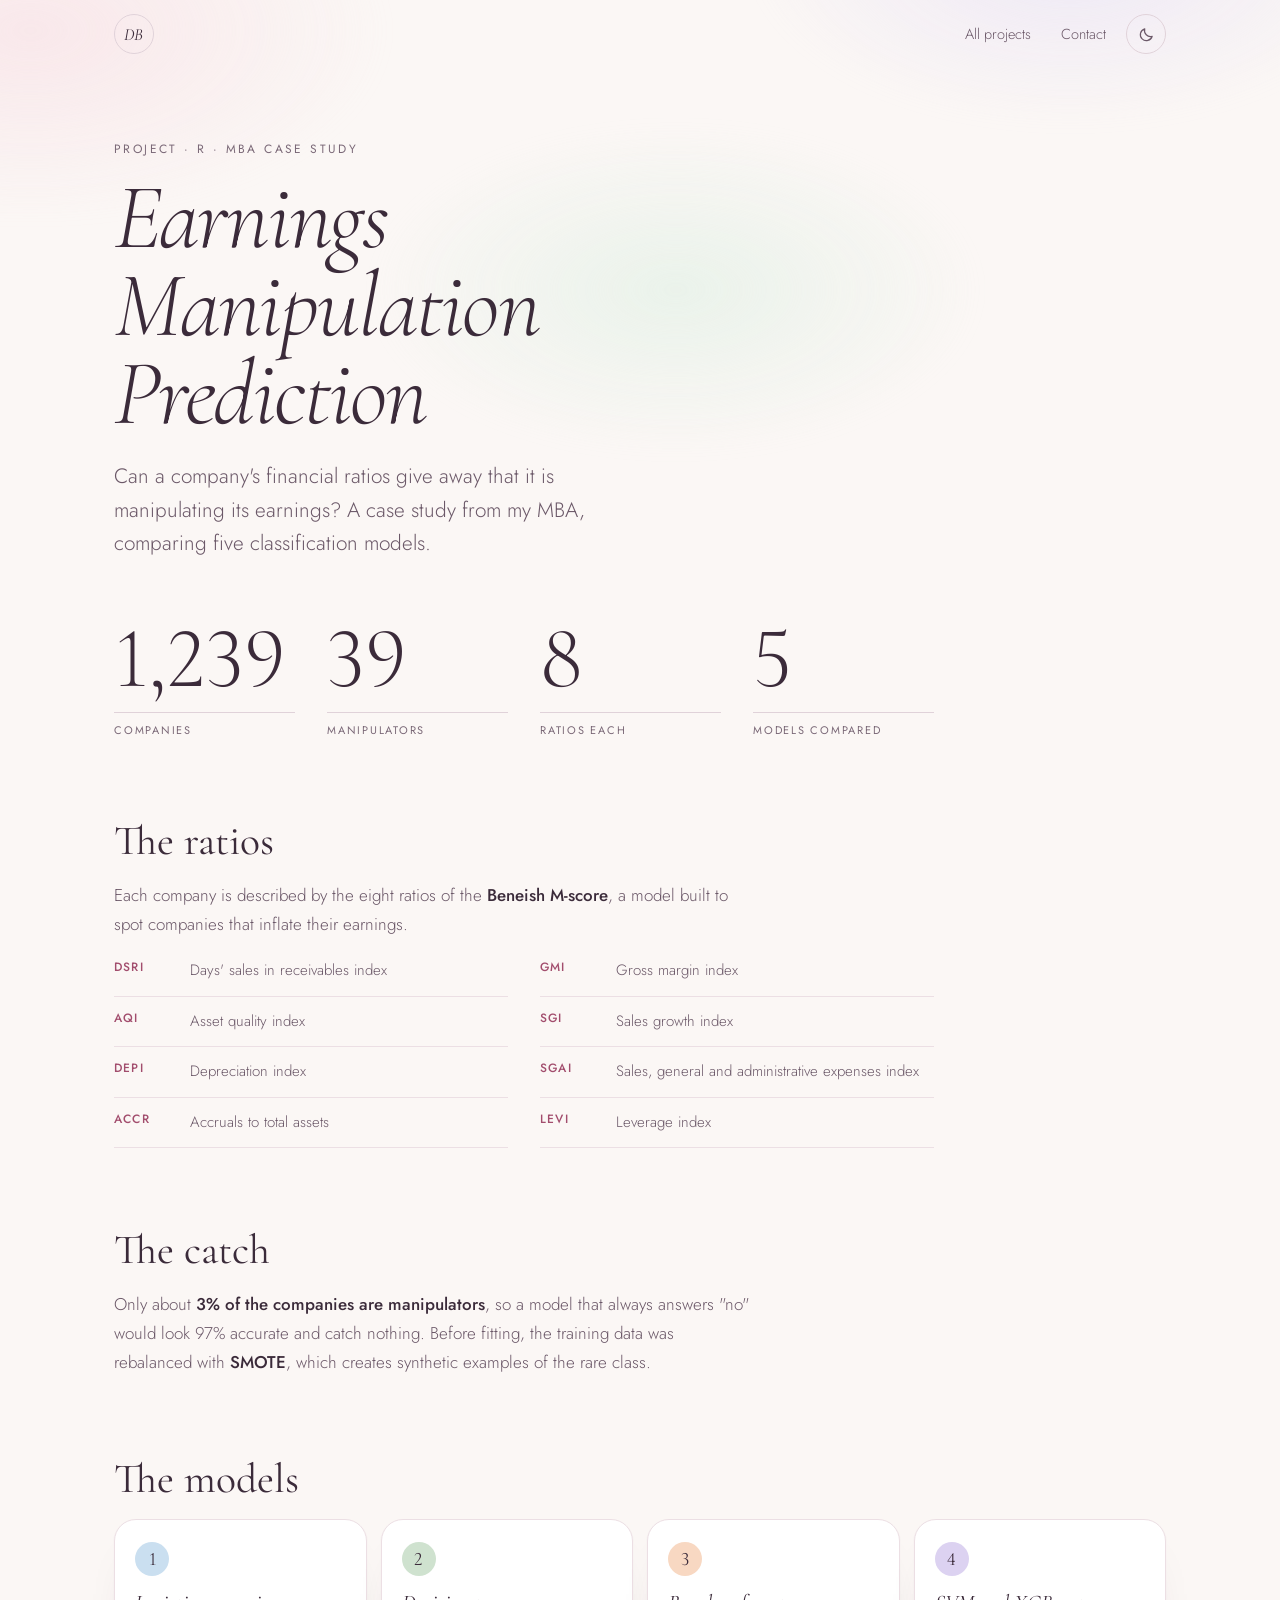
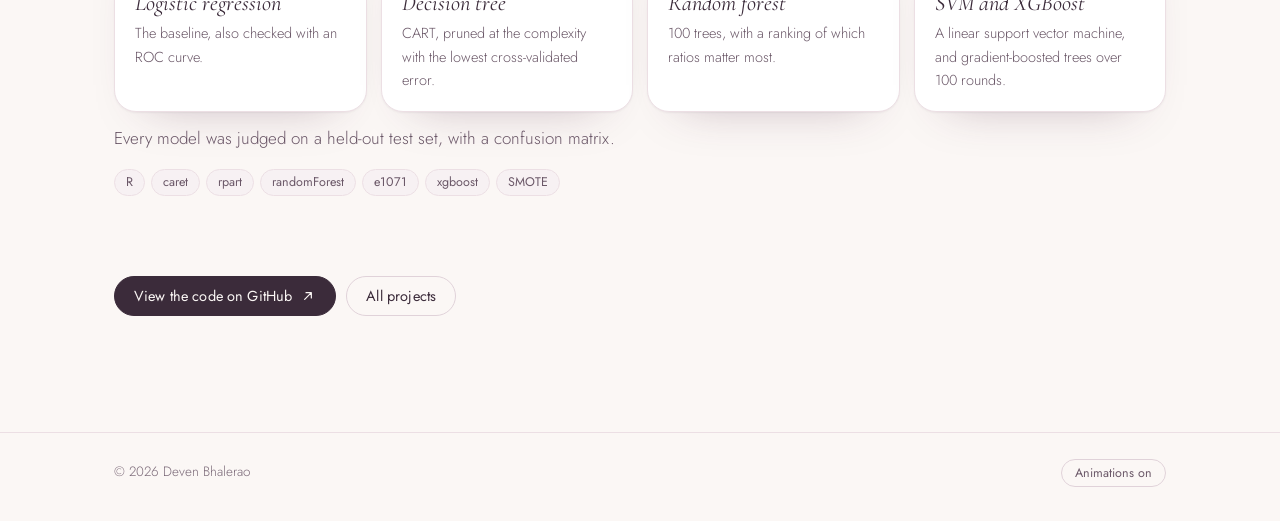
==== projects/earnings-manipulation/index.html @ a022151a "Add project pages, richer structured data, llms.txt and a new photo Search and AI discoverability: -" ====
<!DOCTYPE html>
<html lang="en">
<head>
<meta charset="UTF-8">
<meta name="viewport" content="width=device-width, initial-scale=1">
<title>Predicting earnings manipulation from the Beneish ratios — Deven Bhalerao</title>
<meta name="description" content="An MBA case study by Deven Bhalerao: five R classification models, from logistic regression to XGBoost, predicting earnings manipulation from the eight Beneish M-score ratios of 1,239 companies.">
<meta name="author" content="Deven Bhalerao">
<link rel="canonical" href="https://devenbhalerao.com/projects/earnings-manipulation/">
<meta name="theme-color" content="#17141f" media="(prefers-color-scheme: dark)">
<meta name="theme-color" content="#fbf7f5" media="(prefers-color-scheme: light)">

<meta property="og:type" content="article">
<meta property="og:url" content="https://devenbhalerao.com/projects/earnings-manipulation/">
<meta property="og:title" content="Earnings Manipulation Prediction — a project by Deven Bhalerao">
<meta property="og:description" content="Five classification models in R, predicting earnings manipulation from the eight Beneish ratios.">
<meta property="og:image" content="https://devenbhalerao.com/assets/og.png">
<meta property="og:image:width" content="1200">
<meta property="og:image:height" content="630">
<meta name="twitter:card" content="summary_large_image">

<link rel="icon" href="/assets/favicon.svg" type="image/svg+xml">
<link rel="preload" href="/assets/fonts/cormorant-garamond-italic-latin.woff2" as="font" type="font/woff2" crossorigin>
<link rel="preload" href="/assets/fonts/jost-latin.woff2" as="font" type="font/woff2" crossorigin>
<link rel="stylesheet" href="/styles.css?v=3">
<script>
  (function () {
    var root = document.documentElement;
    root.classList.add('js');
    var motion = !(window.matchMedia && window.matchMedia('(prefers-reduced-motion: reduce)').matches);
    try {
      var theme = localStorage.getItem('theme');
      if (theme === 'light' || theme === 'dark') root.dataset.theme = theme;
      var saved = localStorage.getItem('motion');
      if (saved === 'on') motion = true;
      if (saved === 'off') motion = false;
    } catch (e) {}
    if (motion) root.classList.add('motion-on');
  })();
</script>

<script type="application/ld+json">
{
  "@context": "https://schema.org",
  "@graph": [
    {
      "@type": "SoftwareSourceCode",
      "@id": "https://devenbhalerao.com/projects/earnings-manipulation/#project",
      "name": "Earnings Manipulation Prediction",
      "description": "An MBA case study in R that predicts earnings manipulation from the eight Beneish M-score ratios of 1,239 companies, 39 of them manipulators. The rare class is rebalanced with SMOTE, and five classifiers are compared: logistic regression, a pruned CART decision tree, a random forest, a linear support vector machine and XGBoost.",
      "url": "https://devenbhalerao.com/projects/earnings-manipulation/",
      "codeRepository": "https://github.com/DevenBhalerao/Earning-Manipulation-Prediction",
      "programmingLanguage": "R",
      "dateCreated": "2020-03-30",
      "keywords": ["earnings manipulation", "Beneish M-score", "fraud detection", "classification", "SMOTE", "XGBoost", "random forest", "R"],
      "author": { "@id": "https://devenbhalerao.com/#person" }
    },
    {
      "@type": "BreadcrumbList",
      "itemListElement": [
        { "@type": "ListItem", "position": 1, "name": "Deven Bhalerao", "item": "https://devenbhalerao.com/" },
        { "@type": "ListItem", "position": 2, "name": "Projects", "item": "https://devenbhalerao.com/#projects" },
        { "@type": "ListItem", "position": 3, "name": "Earnings Manipulation Prediction" }
      ]
    }
  ]
}
</script>
</head>

<body>
<a class="skip-link" href="#main">Skip to content</a>

<header class="topbar" id="topbar">
  <div class="topbar-inner">
    <a class="monogram" href="/" aria-label="Deven Bhalerao, home">DB</a>
    <nav class="topnav" aria-label="Site">
      <a href="/#projects">All projects</a>
      <a href="/#contact">Contact</a>
    </nav>
    <button class="theme-toggle" id="theme-toggle" type="button" aria-label="Switch theme">
      <svg class="icon-moon" viewBox="0 0 24 24" aria-hidden="true" focusable="false"><path d="M20 14.5A8.5 8.5 0 0 1 9.5 4a8.5 8.5 0 1 0 10.5 10.5z"/></svg>
      <svg class="icon-sun" viewBox="0 0 24 24" aria-hidden="true" focusable="false"><circle cx="12" cy="12" r="4.2"/><path d="M12 2.5v2.2M12 19.3v2.2M21.5 12h-2.2M4.7 12H2.5M18.7 5.3l-1.6 1.6M6.9 17.1l-1.6 1.6M18.7 18.7l-1.6-1.6M6.9 6.9L5.3 5.3"/></svg>
    </button>
  </div>
</header>

<main id="main" class="page">
  <p class="eyebrow">Project · R · MBA case study</p>
  <h1>Earnings Manipulation Prediction</h1>
  <p class="lede">Can a company's financial ratios give away that it is manipulating its earnings? A case study from my MBA, comparing five classification models.</p>

  <ul class="nums four" aria-label="The data in numbers">
    <li><span class="num">1,239</span><span class="num-l">companies</span></li>
    <li><span class="num">39</span><span class="num-l">manipulators</span></li>
    <li><span class="num">8</span><span class="num-l">ratios each</span></li>
    <li><span class="num">5</span><span class="num-l">models compared</span></li>
  </ul>

  <h2>The ratios</h2>
  <div class="prose"><p>Each company is described by the eight ratios of the <strong>Beneish M-score</strong>, a model built to spot companies that inflate their earnings.</p></div>
  <dl class="facts">
    <div><dt>DSRI</dt><dd>Days' sales in receivables index</dd></div>
    <div><dt>GMI</dt><dd>Gross margin index</dd></div>
    <div><dt>AQI</dt><dd>Asset quality index</dd></div>
    <div><dt>SGI</dt><dd>Sales growth index</dd></div>
    <div><dt>DEPI</dt><dd>Depreciation index</dd></div>
    <div><dt>SGAI</dt><dd>Sales, general and administrative expenses index</dd></div>
    <div><dt>ACCR</dt><dd>Accruals to total assets</dd></div>
    <div><dt>LEVI</dt><dd>Leverage index</dd></div>
  </dl>

  <h2>The catch</h2>
  <div class="prose">
    <p>Only about <strong>3% of the companies are manipulators</strong>, so a model that always answers "no" would look 97% accurate and catch nothing. Before fitting, the training data was rebalanced with <strong>SMOTE</strong>, which creates synthetic examples of the rare class.</p>
  </div>

  <h2>The models</h2>
  <ol class="steps">
    <li style="--c:var(--sky)"><h3>Logistic regression</h3><p>The baseline, also checked with an ROC curve.</p></li>
    <li style="--c:var(--sage)"><h3>Decision tree</h3><p>CART, pruned at the complexity with the lowest cross-validated error.</p></li>
    <li style="--c:var(--peach)"><h3>Random forest</h3><p>100 trees, with a ranking of which ratios matter most.</p></li>
    <li style="--c:var(--lilac)"><h3>SVM and XGBoost</h3><p>A linear support vector machine, and gradient-boosted trees over 100 rounds.</p></li>
  </ol>
  <div class="prose"><p>Every model was judged on a held-out test set, with a confusion matrix.</p></div>
  <ul class="chips"><li>R</li><li>caret</li><li>rpart</li><li>randomForest</li><li>e1071</li><li>xgboost</li><li>SMOTE</li></ul>

  <div class="page-actions">
    <a class="btn btn-primary" href="https://github.com/DevenBhalerao/Earning-Manipulation-Prediction" target="_blank" rel="noopener noreferrer">
      View the code on GitHub
      <svg viewBox="0 0 24 24" aria-hidden="true" focusable="false"><path d="M7 17 17 7M9 7h8v8"/></svg>
    </a>
    <a class="btn btn-ghost" href="/#projects">All projects</a>
  </div>
</main>

<footer class="footer">
  <div class="footer-inner">
    <p class="footer-copy">© <span id="year">2026</span> Deven Bhalerao</p>
    <button class="motion-toggle" id="motion-toggle" type="button" aria-pressed="true" hidden>Animations on</button>
  </div>
</footer>

<script src="/main.js?v=3" defer></script>
</body>
</html>
---- styles.css ----
/* ==========================================================================
   devenbhalerao.com — design system
   Concept: "where data flows, insight blooms."
   Cormorant Garamond for display, Jost for reading, calm pastels, slow motion.
   ========================================================================== */

/* ── Fonts: self-hosted, latin subset, variable weights 300–500 (SIL Open Font License) ── */

@font-face { font-family: 'Cormorant Garamond'; font-style: normal; font-weight: 300 500; font-display: swap; src: url(assets/fonts/cormorant-garamond-latin.woff2) format('woff2'); unicode-range: U+0000-00FF, U+0131, U+0152-0153, U+02BB-02BC, U+02C6, U+02DA, U+02DC, U+0304, U+0308, U+0329, U+2000-206F, U+20AC, U+2122, U+2191, U+2193, U+2212, U+2215, U+FEFF, U+FFFD; }
@font-face { font-family: 'Cormorant Garamond'; font-style: italic; font-weight: 300 500; font-display: swap; src: url(assets/fonts/cormorant-garamond-italic-latin.woff2) format('woff2'); unicode-range: U+0000-00FF, U+0131, U+0152-0153, U+02BB-02BC, U+02C6, U+02DA, U+02DC, U+0304, U+0308, U+0329, U+2000-206F, U+20AC, U+2122, U+2191, U+2193, U+2212, U+2215, U+FEFF, U+FFFD; }
@font-face { font-family: 'Jost'; font-style: normal; font-weight: 300 500; font-display: swap; src: url(assets/fonts/jost-latin.woff2) format('woff2'); unicode-range: U+0000-00FF, U+0131, U+0152-0153, U+02BB-02BC, U+02C6, U+02DA, U+02DC, U+0304, U+0308, U+0329, U+2000-206F, U+20AC, U+2122, U+2191, U+2193, U+2212, U+2215, U+FEFF, U+FFFD; }

/* ── Tokens ────────────────────────────────────────────────────────────── */

:root {
  --display: 'Cormorant Garamond', 'Iowan Old Style', Georgia, serif;
  --sans: 'Jost', -apple-system, BlinkMacSystemFont, 'Segoe UI', system-ui, sans-serif;
  --calm: cubic-bezier(.45, .05, .25, 1);
  --soft: cubic-bezier(.34, 1.25, .64, 1);
  --page-max: 1180px;
  --gutter: clamp(16px, 5vw, 64px);

  /* Pastels stay the same in both themes */
  --blush: #f4c9d1; --peach: #f8d8c2; --butter: #f6e7b6; --sage: #cfe2cf; --sky: #cadff0; --lilac: #dcd2f1;
  --blush-d: #e9a5b4; --peach-d: #efbc9a; --butter-d: #e8d38a; --sage-d: #a8cfa8; --sky-d: #9fc4e4; --lilac-d: #b9aee0;

  /* Light theme */
  color-scheme: light;
  --paper: #fbf7f5;
  --panel: #ffffff;
  --panel-2: #f7f1f3;
  --ink: #3b2b3a;
  --ink-2: #6b5868;
  --ink-3: #7a6877;
  --rule: #ecdfe4;
  --rule-2: #e0d2d9;
  --accent: #a24d6d;
  --accent-soft: rgba(233, 165, 180, .22);
  --petal-core: #ffffff;
  --stem: #a9c9a8;
  --glow: .55;
  --shadow: 0 1px 2px rgba(60, 30, 60, .06), 0 24px 50px -34px rgba(80, 40, 70, .35);
}

@media (prefers-color-scheme: dark) {
  :root:not([data-theme="light"]) {
    color-scheme: dark;
    --paper: #17141f; --panel: #201c2b; --panel-2: #262033;
    --ink: #f1e9f1; --ink-2: #c4b6c6; --ink-3: #9d90a2;
    --rule: #302a3c; --rule-2: #3c3449;
    --accent: #f0b8c8; --accent-soft: rgba(240, 184, 200, .14);
    --petal-core: #2a2436; --stem: #86a886; --glow: .16;
    --shadow: 0 1px 2px rgba(0, 0, 0, .3), 0 24px 50px -30px rgba(0, 0, 0, .65);
  }
}
:root[data-theme="dark"] {
  color-scheme: dark;
  --paper: #17141f; --panel: #201c2b; --panel-2: #262033;
  --ink: #f1e9f1; --ink-2: #c4b6c6; --ink-3: #9d90a2;
  --rule: #302a3c; --rule-2: #3c3449;
  --accent: #f0b8c8; --accent-soft: rgba(240, 184, 200, .14);
  --petal-core: #2a2436; --stem: #86a886; --glow: .16;
  --shadow: 0 1px 2px rgba(0, 0, 0, .3), 0 24px 50px -30px rgba(0, 0, 0, .65);
}

/* ── Base ──────────────────────────────────────────────────────────────── */

*, *::before, *::after { box-sizing: border-box; }
[hidden] { display: none !important; }
html { scroll-behavior: smooth; scroll-padding-top: 88px; -webkit-text-size-adjust: 100%; }
body {
  margin: 0;
  background: var(--paper);
  color: var(--ink);
  font: 300 17px/1.7 var(--sans);
  -webkit-font-smoothing: antialiased;
  overflow-x: hidden;
  overflow-x: clip;
}
body::before {
  content: '';
  position: fixed;
  inset: -20vh -20vw auto;
  height: 90vh;
  pointer-events: none;
  z-index: -1;
  opacity: var(--glow);
  background:
    radial-gradient(40vw 30vh at 16% 26%, #f7dbe2, transparent 70%),
    radial-gradient(36vw 28vh at 74% 16%, #e3dcf6, transparent 70%),
    radial-gradient(34vw 26vh at 52% 58%, #dcefe2, transparent 70%);
  filter: blur(10px);
}
.motion-on body::before { animation: aurora 60s ease-in-out infinite alternate; }
@keyframes aurora { to { transform: translate3d(4vw, 3vh, 0) scale(1.06); } }

h1, h2, h3, p, figure, ul, ol { margin: 0; }
ul, ol { padding: 0; list-style: none; }
a { color: inherit; text-decoration: none; }
strong { font-weight: 500; }
img, svg { display: block; max-width: 100%; }
button { font: inherit; color: inherit; }
:focus-visible { outline: 2px solid var(--accent); outline-offset: 3px; border-radius: 6px; }
::selection { background: var(--blush); color: #3b2b3a; }
.mono { font-family: ui-monospace, 'SF Mono', Menlo, Consolas, monospace; font-size: .9em; }
.sr-only, .enhanced .roles, .enhanced .honours {
  position: absolute !important; width: 1px; height: 1px; padding: 0; margin: -1px;
  overflow: hidden; clip: rect(0 0 0 0); white-space: nowrap; border: 0;
}

/* Every animation and transition switches off with the Animations button
   or the system's reduce-motion setting. */
:root:not(.motion-on) *, :root:not(.motion-on) *::before, :root:not(.motion-on) *::after {
  animation: none !important; transition-duration: 0s !important; transition-delay: 0s !important;
}
html:not(.motion-on) { scroll-behavior: auto; }

.skip-link {
  position: absolute; left: 16px; top: -100px; z-index: 200;
  padding: 10px 18px; background: var(--ink); color: var(--paper);
  border-radius: 10px; font-size: 14px; font-weight: 500;
  transition: top .2s var(--calm);
}
.skip-link:focus { top: 16px; }

/* ── Top bar ───────────────────────────────────────────────────────────── */

.topbar { position: sticky; top: 0; z-index: 100; border-bottom: 1px solid transparent; transition: border-color .4s var(--calm), background .4s var(--calm); }
.topbar.is-stuck {
  background: var(--paper);
  background: color-mix(in srgb, var(--paper) 84%, transparent);
  -webkit-backdrop-filter: blur(14px) saturate(1.3);
  backdrop-filter: blur(14px) saturate(1.3);
  border-bottom-color: var(--rule);
}
.topbar-inner { max-width: var(--page-max); margin-inline: auto; padding: 14px var(--gutter); display: flex; align-items: center; gap: 20px; }
.monogram {
  display: grid; place-items: center; width: 40px; height: 40px; flex: none;
  border: 1px solid var(--rule-2); border-radius: 50%;
  font: 400 italic 17px/1 var(--display); letter-spacing: .02em; color: var(--ink);
  transition: border-color .4s var(--calm), transform .4s var(--calm);
}
.monogram:hover { border-color: var(--blush-d); transform: translateY(-1px); }
.topnav { margin-left: auto; display: flex; gap: clamp(14px, 2.4vw, 30px); font-size: 14.5px; overflow-x: auto; scrollbar-width: none; }
.topnav::-webkit-scrollbar { display: none; }
.topnav a { color: var(--ink-2); white-space: nowrap; padding-block: 4px; position: relative; transition: color .3s var(--calm); }
.topnav a::after { content: ''; position: absolute; left: 0; right: 100%; bottom: 0; height: 1.5px; border-radius: 2px; background: var(--blush-d); transition: right .4s var(--calm); }
.topnav a:hover, .topnav a.is-active { color: var(--ink); }
.topnav a:hover::after, .topnav a.is-active::after { right: 0; }
.theme-toggle {
  flex: none; width: 40px; height: 40px; display: grid; place-items: center;
  background: transparent; border: 1px solid var(--rule-2); border-radius: 50%;
  color: var(--ink-2); cursor: pointer; transition: border-color .4s var(--calm), color .4s var(--calm);
}
.theme-toggle:hover { border-color: var(--blush-d); color: var(--ink); }
.theme-toggle svg { width: 17px; height: 17px; grid-area: 1 / 1; fill: none; stroke: currentColor; stroke-width: 1.7; stroke-linecap: round; stroke-linejoin: round; transition: opacity .4s var(--calm), transform .4s var(--calm); }
/* The icon shows the theme the button switches to: a moon in light, a sun in dark. */
.icon-sun { opacity: 0; transform: rotate(-40deg) scale(.6); }
@media (prefers-color-scheme: dark) {
  :root:not([data-theme="light"]) .icon-sun { opacity: 1; transform: none; }
  :root:not([data-theme="light"]) .icon-moon { opacity: 0; transform: rotate(40deg) scale(.6); }
}
:root[data-theme="dark"] .icon-sun { opacity: 1; transform: none; }
:root[data-theme="dark"] .icon-moon { opacity: 0; transform: rotate(40deg) scale(.6); }

/* ── Buttons ───────────────────────────────────────────────────────────── */

.btn {
  display: inline-flex; align-items: center; gap: 8px; padding: 11px 19px;
  border: 1px solid var(--rule-2); border-radius: 999px; background: var(--panel); color: var(--ink);
  font: 400 14.5px/1 var(--sans); letter-spacing: .01em; cursor: pointer;
  transition: border-color .4s var(--calm), transform .4s var(--calm);
}
.btn svg { width: 16px; height: 16px; fill: none; stroke: currentColor; stroke-width: 1.8; stroke-linecap: round; stroke-linejoin: round; }
.btn:hover { border-color: var(--blush-d); transform: translateY(-1px); }
.btn-primary { background: var(--ink); color: var(--paper); border-color: var(--ink); }
.btn-primary:hover { border-color: var(--ink); }
.btn-ghost { background: transparent; }

/* ── Sections ──────────────────────────────────────────────────────────── */

main { display: block; }
.hero, .sec { max-width: var(--page-max); margin-inline: auto; padding-inline: var(--gutter); }
.sec { padding-block: clamp(80px, 11vw, 140px) 0; }
.sec-head { display: flex; flex-wrap: wrap; align-items: baseline; gap: 6px 18px; margin-bottom: clamp(26px, 4vw, 46px); }
.sec-num { font: 400 13px/1 var(--sans); letter-spacing: .16em; color: var(--ink-3); }
.sec-head h2 { font: 400 clamp(2.5rem, 5.4vw, 3.8rem)/1 var(--display); letter-spacing: -.01em; }
.sec-head .info { align-self: center; top: 3px; margin-left: -4px; }

/* The small "i" buttons. Each one shows how to read the chart next to it, in a tooltip. */
.info {
  display: none; place-items: center; position: relative; flex: none; width: 26px; height: 26px; padding: 0 0 2px;
  border: 1px solid var(--rule-2); border-radius: 50%; background: var(--paper); cursor: help;
  font: 400 italic 17px/1 var(--display); color: var(--ink-3);
  transition: border-color .3s var(--calm), color .3s var(--calm);
}
.js .info { display: inline-grid; }
.info::before { content: ''; position: absolute; inset: -9px; border-radius: 50%; }
.info:hover, .info.tip-on { border-color: var(--blush-d); color: var(--ink); }
.chips { display: flex; flex-wrap: wrap; gap: 6px; }
.chips li { padding: 5px 11px; border: 1px solid var(--rule); border-radius: 999px; background: var(--panel-2); font: 400 12.5px/1.25 var(--sans); color: var(--ink-2); }

/* Reveal: only hides things when JavaScript and animations are both on */
.js.motion-on .reveal { opacity: 0; transform: translateY(14px); transition: opacity .9s var(--calm), transform .9s var(--calm); }
.js.motion-on .reveal.is-visible { opacity: 1; transform: none; }

/* ── Hero: seed to flower ──────────────────────────────────────────────── */

.hero { padding-block: clamp(24px, 5vw, 56px) clamp(10px, 3vw, 30px); }
.hero-grid { display: grid; grid-template-columns: minmax(0, 1fr) minmax(0, 1fr); gap: clamp(12px, 4vw, 56px); align-items: center; min-height: min(700px, calc(100vh - 90px)); }
.eyebrow { font: 400 12px/1.4 var(--sans); letter-spacing: .2em; text-transform: uppercase; color: var(--ink-3); }
.hero-name { font: 300 italic clamp(3.6rem, 9vw, 7.4rem)/.92 var(--display); letter-spacing: -.02em; margin-top: 18px; }
.lede { font-size: clamp(1.08rem, 1.7vw, 1.3rem); line-height: 1.6; color: var(--ink-2); max-width: 40ch; margin-top: 22px; }
.lede strong { color: var(--ink); }
.hero-actions { display: flex; flex-wrap: wrap; gap: 10px; margin-top: 28px; }
.hero-plant { position: relative; width: 100%; max-width: 560px; justify-self: center; }
.plant-info { position: absolute; left: 88%; bottom: 0; }
#plant { width: 100%; height: auto; overflow: visible; }
.pl-ground { fill: none; stroke: var(--rule-2); stroke-width: 1.5; }
.pl-stem { fill: none; stroke: var(--stem); stroke-width: 3; stroke-linecap: round; stroke-dasharray: 1; stroke-dashoffset: 0; transition: stroke-dashoffset 2.6s var(--calm); }
.pl-leaf { transform-box: fill-box; transition: transform 1.4s var(--soft), opacity .8s var(--calm); transition-delay: var(--d); }
.pl-leaf.r { transform-origin: 0% 50%; }
.pl-leaf.l { transform-origin: 100% 50%; }
.pl-txt { transition: opacity 1s var(--calm); transition-delay: calc(var(--d) + .5s); }
.pl-yr { font: 400 11px var(--sans); letter-spacing: .14em; fill: var(--ink-3); }
.pl-lab { font: 400 italic 16px var(--display); fill: var(--ink); }
.motion-on [data-anim]:not(.is-in) .pl-stem { stroke-dashoffset: 1; }
.motion-on [data-anim]:not(.is-in) .pl-leaf { transform: scale(0); opacity: 0; }
.motion-on [data-anim]:not(.is-in) .pl-txt { opacity: 0; }
.pl-sway { transform-box: view-box; transform-origin: 280px 520px; }
.motion-on .run .pl-sway { animation: plSway 9s ease-in-out infinite alternate; }
@keyframes plSway { from { transform: rotate(-1deg); } to { transform: rotate(1deg); } }

/* ── The rose, shared by the hero and Experience ── */
.rose-petal { transition: transform .8s var(--soft), opacity .6s var(--calm); outline: none; }
.rose-petal path { stroke: var(--paper); stroke-width: 2; }
.rose-petal[tabindex] { cursor: pointer; }
.rose-petal:focus-visible path { stroke: var(--ink); stroke-dasharray: 4 3; }
.rose-petal.on path { stroke: var(--ink); stroke-width: 1.3; }
#rose.hovering .rose-petal:not(.on) { opacity: .5; }
.rose-scale { transform-box: view-box; transform-origin: 0 0; transition: transform 1.9s var(--soft), opacity 1s var(--calm); transition-delay: calc(var(--k) * 190ms + var(--d0, 0ms)); }
.motion-on [data-anim]:not(.is-in) .rose-scale { transform: scale(0) rotate(-24deg); opacity: 0; }
.rose-sway { transform-box: view-box; transform-origin: 0 0; }
.motion-on .run .rose-sway { animation: roseSway 12s ease-in-out infinite alternate; }
@keyframes roseSway { from { transform: rotate(-1.2deg); } to { transform: rotate(1.2deg) scale(1.012); } }
.rose-hole { fill: var(--paper); }
.rose-cn { font: 300 42px var(--display); font-variant-numeric: lining-nums; fill: var(--ink); }
.rose-cl { font: 400 10px var(--sans); letter-spacing: .2em; fill: var(--ink-3); }

/* ── About: three numbers ──────────────────────────────────────────────── */

.about { display: grid; grid-template-columns: auto minmax(0, 1fr); gap: clamp(28px, 6vw, 72px); align-items: center; }
.about-photo {
  width: clamp(180px, 22vw, 260px); aspect-ratio: 4 / 5; overflow: hidden;
  border-radius: 999px 999px 28px 28px; background: var(--panel-2);
  box-shadow: 0 0 0 8px var(--panel), 0 0 0 9px var(--rule), var(--shadow);
}
.about-photo img { width: 100%; height: 100%; object-fit: cover; }
.nums { display: grid; grid-template-columns: repeat(3, minmax(0, 1fr)); gap: clamp(12px, 3vw, 32px); }
.nums li { display: grid; gap: 10px; }
.num { font: 300 clamp(3.2rem, 7vw, 5.4rem)/1 var(--display); font-variant-numeric: lining-nums; color: var(--ink); }
.num-l { font: 400 11px/1.4 var(--sans); letter-spacing: .16em; text-transform: uppercase; color: var(--ink-3); border-top: 1px solid var(--rule-2); padding-top: 10px; }
.about-lead { font: 400 italic clamp(1.5rem, 2.6vw, 2rem)/1.3 var(--display); margin-top: clamp(26px, 4vw, 42px); max-width: 34ch; }
.about-lead strong { font-weight: 500; }

/* ── Experience: the rose ──────────────────────────────────────────────── */

.exp { display: grid; grid-template-columns: minmax(0, 1.05fr) minmax(0, 1fr); gap: clamp(20px, 5vw, 64px); align-items: center; }
.exp-chart { width: 100%; max-width: 520px; justify-self: center; }
#rose { width: 100%; height: auto; overflow: visible; }
.exp-card {
  background: var(--panel); border: 1px solid var(--rule); border-radius: 24px;
  padding: clamp(20px, 3vw, 30px); box-shadow: var(--shadow);
  display: grid; align-content: start; gap: 10px; min-height: 340px;
}
.exp-card.swap { animation: cardIn .7s var(--calm) both; }
@keyframes cardIn { from { opacity: 0; transform: translateY(8px); } }
.ec-when { font: 400 12px/1.4 var(--sans); letter-spacing: .14em; text-transform: uppercase; color: var(--ink-3); }
.ec-org { display: flex; align-items: center; gap: 12px; font: 400 italic clamp(1.7rem, 3vw, 2.3rem)/1.05 var(--display); }
.ec-org i { width: 14px; height: 14px; flex: none; border-radius: 50% 50% 50% 0; transform: rotate(-45deg); background: var(--c); }
.ec-role { font-weight: 400; }
.ec-pts { display: grid; gap: 8px; color: var(--ink-2); font-size: 15.5px; line-height: 1.6; }
.ec-pts li { position: relative; padding-left: 18px; }
.ec-pts li::before { content: ''; position: absolute; left: 2px; top: .72em; width: 6px; height: 6px; border-radius: 50%; background: var(--blush-d); }
.ec-award { font-size: 15px; }
.ec-award span { color: var(--blush-d); margin-right: 4px; }
/* The roles list is the source for the chart. With JavaScript it's kept for screen readers only. */
.roles { display: grid; gap: 30px; margin-top: 12px; }
.roles > li { display: grid; gap: 8px; padding-left: 18px; border-left: 2px solid var(--rule-2); }
.r-role { font: 400 italic 1.5rem/1.15 var(--display); }
.r-org { font-weight: 400; }
.r-date { font-size: 13px; letter-spacing: .12em; text-transform: uppercase; color: var(--ink-3); }
.r-pts { display: grid; gap: 6px; color: var(--ink-2); }
.r-award { font-size: 15px; }

/* ── Tooltips: one bubble, shared by the whole page ────────────────────── */

.tip {
  position: fixed; left: 0; top: 0; z-index: 150; max-width: min(280px, calc(100vw - 20px));
  pointer-events: none; padding: 10px 14px;
  background: var(--panel); border: 1px solid var(--rule-2); border-radius: 14px; box-shadow: var(--shadow);
  font: 400 13.5px/1.5 var(--sans); color: var(--ink-2);
  opacity: 0; visibility: hidden; transform: translateY(4px);
  transition: opacity .22s var(--calm), transform .22s var(--calm), visibility 0s linear .22s;
}
.tip.below { transform: translateY(-4px); }
.tip.show { opacity: 1; visibility: visible; transform: none; transition: opacity .22s var(--calm), transform .22s var(--calm), visibility 0s; }
/* The little pointer, aimed at whatever the bubble describes */
.tip::after {
  content: ''; position: absolute; left: var(--ax, 50%); top: 100%; width: 9px; height: 9px;
  background: var(--panel); border: solid var(--rule-2); border-width: 0 1px 1px 0;
  transform: translate(-50%, -4px) rotate(45deg);
}
.tip.below::after { top: auto; bottom: 100%; transform: translate(-50%, 4px) rotate(-135deg); }
.tip-t { display: block; font: 400 italic 1.2rem/1.2 var(--display); color: var(--ink); margin-bottom: 3px; }
.tip-p { display: block; }
.tip-l { display: grid; gap: 4px; margin-top: 8px; }
.tip-l li { display: flex; align-items: center; gap: 9px; }
.tip-l i { width: 16px; height: 7px; border-radius: 4px; background: var(--c); flex: none; }

/* ── Skills: the flow ──────────────────────────────────────────────────── */

.flow-stage { position: relative; overflow-x: auto; overscroll-behavior-x: contain; }
#flow { width: 100%; height: auto; }
.sk-link { transition: opacity .5s var(--calm); }
#flow.hovering .sk-link:not(.on) { opacity: .14; }
.sk-dot { fill: #ffffff; pointer-events: none; transition: opacity .5s var(--calm); }
#flow.hovering .sk-dot:not(.on) { opacity: 0 !important; }
.sk-node { outline: none; }
.sk-node[tabindex] { cursor: pointer; }
.sk-node[tabindex]:focus-visible .sk-lab { text-decoration: underline; }
.sk-lab { font: 400 italic 18px var(--display); fill: var(--ink); }
.sk-sub { font: 400 10.5px var(--sans); letter-spacing: .12em; fill: var(--ink-3); }
.sk-clip { transition: transform 2.4s var(--calm); }
.motion-on [data-anim]:not(.is-in) .sk-clip { transform: scaleX(0); }
.skill-groups { display: grid; grid-template-columns: repeat(4, minmax(0, 1fr)); gap: 22px; margin-top: 28px; }
.sg { padding-top: 14px; border-top: 2px solid var(--c, var(--rule-2)); transition: opacity .5s var(--calm); }
.js .sg { cursor: pointer; }
.sg h3 { font: 400 italic 1.35rem/1.15 var(--display); margin-bottom: 12px; }
.skill-groups.focus .sg:not(.on) { opacity: .35; }

/* ── Projects: small multiples ─────────────────────────────────────────── */

.proj-grid { display: grid; grid-template-columns: repeat(4, minmax(0, 1fr)); gap: 16px; }
.proj {
  position: relative; display: grid; align-content: start; gap: 8px; padding: 20px 20px 18px;
  background: var(--panel); border: 1px solid var(--rule); border-radius: 22px; box-shadow: var(--shadow);
  transition: transform .6s var(--calm), border-color .6s var(--calm);
}
a.proj:hover { transform: translateY(-3px); border-color: var(--blush-d); }
.proj-ring { display: block; width: 76px; height: 76px; }
.proj-ring:empty { display: none; }
.proj-ring svg { width: 100%; height: 100%; overflow: visible; }
.ring-rot { transform-box: view-box; transform-origin: 0 0; transition: transform 1.6s var(--calm); }
a.proj:hover .ring-rot, a.proj:focus-visible .ring-rot { transform: rotate(120deg); }
.ring-arc { fill: none; stroke-width: 8; stroke-dasharray: 1; stroke-dashoffset: 0; transition: stroke-dashoffset 1.1s var(--calm); transition-delay: calc(var(--k) * .12s + var(--j) * .14s); }
.motion-on [data-anim]:not(.is-in) .ring-arc { stroke-dashoffset: 1; }
.ring-n { font: 400 22px var(--display); font-variant-numeric: lining-nums; fill: var(--ink); }
.proj-go {
  position: absolute; top: 18px; right: 18px; width: 32px; height: 32px; display: grid; place-items: center;
  border: 1px solid var(--rule-2); border-radius: 50%; color: var(--ink-3);
  transition: border-color .5s var(--calm), color .5s var(--calm);
}
.proj-go svg { width: 14px; height: 14px; fill: none; stroke: currentColor; stroke-width: 1.8; stroke-linecap: round; stroke-linejoin: round; transition: transform .5s var(--calm); }
a.proj:hover .proj-go, a.proj:focus-visible .proj-go { border-color: var(--blush-d); color: var(--ink); }
a.proj:hover .proj-go svg, a.proj:focus-visible .proj-go svg { transform: translate(1.5px, -1.5px); }
.proj-name { font: 400 italic 1.45rem/1.12 var(--display); margin-top: 4px; }
.proj-desc { font-size: 14.5px; line-height: 1.6; color: var(--ink-2); }
.proj-tools { display: flex; flex-wrap: wrap; gap: 4px 12px; font: 400 11px/1.5 var(--sans); letter-spacing: .08em; text-transform: uppercase; color: var(--ink-3); }
.proj-tools li { display: inline-flex; align-items: center; gap: 6px; }
.proj-tools li::before { content: ''; width: 7px; height: 7px; border-radius: 50%; background: var(--c, var(--rule-2)); }
/* The featured project takes two columns, with a bigger ring beside its text */
.proj.feat { grid-column: span 2; }
.ringed .proj.feat { grid-template-columns: auto minmax(0, 1fr); column-gap: 26px; align-content: center; }
.ringed .proj.feat .proj-ring { grid-row: 1 / span 3; width: 116px; height: 116px; margin: 0 4px; }
.ringed .proj.feat .proj-name { font-size: 1.8rem; padding-right: 40px; }

/* ── Recognition: seals, counted by the numbers ────────────────────────── */

.rr { display: grid; grid-template-columns: 170px minmax(0, 1fr); gap: 20px; align-items: center; padding: 16px 0; border-bottom: 1px solid var(--rule); transition: opacity .6s var(--calm); }
.rr:first-child { border-top: 1px solid var(--rule); }
.rec-rows.focus .rr:not(.hl) { opacity: .32; }
.rr-key { display: grid; gap: 4px; padding-left: 14px; border-left: 3px solid var(--d); }
.rr-n { font: 300 56px/1 var(--display); font-variant-numeric: lining-nums; transform-origin: left 70%; transition: color .5s var(--calm); }
.rr-n.tick { animation: tick .55s var(--soft); }
@keyframes tick { 40% { transform: scale(1.2); } }
.rr.hl .rr-n { color: var(--t); }
@media (prefers-color-scheme: dark) { :root:not([data-theme="light"]) .rr.hl .rr-n { color: var(--d); } }
:root[data-theme="dark"] .rr.hl .rr-n { color: var(--d); }
.rr-l { font: 400 10.5px/1.4 var(--sans); letter-spacing: .16em; text-transform: uppercase; color: var(--ink-3); }
.rr-seals { display: flex; flex-wrap: wrap; gap: 14px; }
.seal { width: 100px; height: 100px; flex: none; cursor: pointer; outline: none; overflow: visible; }
.seal:focus-visible { outline: 2px solid var(--accent); outline-offset: 3px; border-radius: 50%; }
.sl-w { transform-box: fill-box; transform-origin: center; transform: scale(0) rotate(-40deg); opacity: 0; transition: transform .9s var(--soft), opacity .5s var(--calm); }
.seal.in .sl-w { transform: none; opacity: 1; }
.seal:hover .sl-w, .seal:focus-visible .sl-w, .seal.tip-on .sl-w { transform: scale(1.06); }
.sl-ring { transform-box: view-box; transform-origin: 0 0; }
.motion-on .run .sl-ring { animation: spin 48s linear infinite; }
.motion-on .run .seal.rev .sl-ring { animation-direction: reverse; }
.seal:hover .sl-ring, .seal:focus-visible .sl-ring, .seal.tip-on .sl-ring, .rr.hl .sl-ring { animation-play-state: paused; }
@keyframes spin { to { transform: rotate(360deg); } }
.sl-tx { font: 500 8.5px var(--sans); letter-spacing: .1em; fill: #3b2b3a; opacity: .85; }
.sl-c { font: 400 18px var(--display); fill: #3b2b3a; }
/* The list the seals are built from; readable on its own without JavaScript */
.honours { display: grid; gap: 14px; margin-top: 8px; }
.honours li { display: grid; gap: 2px; padding-left: 16px; border-left: 2px solid var(--rule-2); }
.honours strong { font: 400 italic 1.3rem/1.2 var(--display); }
.honours span { font-size: 14.5px; color: var(--ink-2); }

/* ── Contact: just the email ───────────────────────────────────────────── */

.sec-contact { padding-bottom: clamp(60px, 9vw, 120px); }
.contact-mail { display: flex; flex-wrap: wrap; align-items: baseline; gap: 12px 20px; }
.mail {
  font: 400 italic clamp(2rem, 6vw, 4.4rem)/1.1 var(--display); color: var(--ink); overflow-wrap: anywhere;
  padding-bottom: 6px; background: linear-gradient(var(--blush-d), var(--blush-d)) no-repeat 0 100% / 100% 2px;
  transition: background-size 1.6s var(--calm) .3s;
}
.motion-on .contact-mail:not(.is-in) .mail { background-size: 0% 2px; }
.copy { padding: 8px 15px; border: 1px solid var(--rule-2); border-radius: 999px; background: var(--panel); color: var(--ink-2); font: 400 13px/1 var(--sans); cursor: pointer; transition: border-color .4s var(--calm), color .4s var(--calm); }
.copy:hover { border-color: var(--blush-d); color: var(--ink); }
.contact-links { display: flex; flex-wrap: wrap; gap: 10px 28px; margin-top: 30px; }
.contact-links a { font: 400 13px/1 var(--sans); letter-spacing: .16em; text-transform: uppercase; color: var(--ink-2); padding-bottom: 5px; border-bottom: 1px solid var(--rule-2); transition: color .3s var(--calm), border-color .3s var(--calm); }
.contact-links a:hover { color: var(--ink); border-color: var(--blush-d); }

/* ── Footer ────────────────────────────────────────────────────────────── */

.footer { border-top: 1px solid var(--rule); }
.footer-inner { max-width: var(--page-max); margin-inline: auto; padding: 26px var(--gutter) 34px; display: flex; flex-wrap: wrap; gap: 8px 24px; align-items: center; font-size: 13.5px; color: var(--ink-3); }
.footer-copy { margin-right: auto; }
.motion-toggle { padding: 7px 13px; border: 1px solid var(--rule-2); border-radius: 999px; background: transparent; color: var(--ink-2); font: 400 12.5px/1 var(--sans); cursor: pointer; }
.motion-toggle:hover { border-color: var(--blush-d); color: var(--ink); }

/* ── 404 page ──────────────────────────────────────────────────────────── */

.notfound { max-width: var(--page-max); margin-inline: auto; padding: clamp(80px, 14vw, 160px) var(--gutter); display: grid; gap: 22px; justify-items: start; }
.notfound-code { font: 400 12px/1.4 var(--sans); letter-spacing: .2em; text-transform: uppercase; color: var(--ink-3); }
.notfound h1 { font: 300 italic clamp(3rem, 8vw, 6rem)/.95 var(--display); letter-spacing: -.02em; }

/* ── Project pages (/projects/…) ───────────────────────────────────────── */

.page { max-width: var(--page-max); margin-inline: auto; padding: clamp(28px, 6vw, 72px) var(--gutter) clamp(60px, 9vw, 120px); }
.page h1 { font: 300 italic clamp(3rem, 7.4vw, 5.8rem)/.95 var(--display); letter-spacing: -.02em; margin-top: 16px; max-width: 14ch; }
.page .lede { max-width: 46ch; }
.page .nums { margin-top: clamp(36px, 5vw, 56px); max-width: 820px; }
.nums.four { grid-template-columns: repeat(4, minmax(0, 1fr)); }
.page h2 { font: 400 clamp(1.9rem, 3.4vw, 2.6rem)/1.1 var(--display); margin: clamp(48px, 7vw, 80px) 0 16px; }
.prose { max-width: 64ch; }
.prose p { color: var(--ink-2); margin-top: 12px; }
.prose p strong { color: var(--ink); }
.page .chips { margin-top: 16px; }
.steps { counter-reset: step; display: grid; grid-template-columns: repeat(4, minmax(0, 1fr)); gap: 14px; margin-top: 8px; }
.steps li { counter-increment: step; position: relative; padding: 22px 20px 20px; background: var(--panel); border: 1px solid var(--rule); border-radius: 22px; box-shadow: var(--shadow); }
.steps li::before {
  content: counter(step); display: grid; place-items: center; width: 34px; height: 34px; margin-bottom: 14px;
  border-radius: 50%; background: var(--c, var(--blush)); color: #3b2b3a; font: 400 19px/1 var(--display); font-variant-numeric: lining-nums;
}
.steps h3 { font: 400 italic 1.4rem/1.15 var(--display); }
.steps p { margin-top: 6px; font-size: 14.5px; line-height: 1.6; color: var(--ink-2); }
.facts { display: grid; grid-template-columns: repeat(2, minmax(0, 1fr)); gap: 0 32px; margin-top: 8px; max-width: 820px; }
.facts div { display: grid; grid-template-columns: 64px minmax(0, 1fr); gap: 12px; padding: 12px 0; border-bottom: 1px solid var(--rule); }
.facts dt { font: 500 12px/1.6 var(--sans); letter-spacing: .1em; color: var(--accent); }
.facts dd { margin: 0; font-size: 15px; color: var(--ink-2); }
.page-actions { display: flex; flex-wrap: wrap; gap: 10px; margin-top: clamp(48px, 7vw, 80px); }
@media (max-width: 900px) { .steps { grid-template-columns: repeat(2, minmax(0, 1fr)); } }
@media (max-width: 560px) {
  .steps, .facts { grid-template-columns: minmax(0, 1fr); }
  .nums.four { grid-template-columns: repeat(2, minmax(0, 1fr)); row-gap: 26px; }
}

/* ── Smaller screens ───────────────────────────────────────────────────── */

@media (max-width: 1060px) {
  .proj-grid { grid-template-columns: repeat(3, minmax(0, 1fr)); }
  .proj.feat { grid-column: 1 / -1; }
}
@media (max-width: 900px) {
  .hero-grid { grid-template-columns: minmax(0, 1fr); min-height: 0; }
  .hero-plant { max-width: 460px; }
  .exp { grid-template-columns: minmax(0, 1fr); }
  .skill-groups { grid-template-columns: repeat(2, minmax(0, 1fr)); }
}
@media (max-width: 780px) { .proj-grid { grid-template-columns: repeat(2, minmax(0, 1fr)); } }
@media (max-width: 720px) {
  html { scroll-padding-top: 120px; }
  .topbar-inner { flex-wrap: wrap; row-gap: 8px; padding-block: 10px; }
  .theme-toggle { margin-left: auto; }
  .topnav { order: 3; width: 100%; margin-left: 0; gap: 20px; padding: 0 28px 2px 0; -webkit-mask-image: linear-gradient(90deg, #000 82%, transparent); mask-image: linear-gradient(90deg, #000 82%, transparent); }
  .about { grid-template-columns: minmax(0, 1fr); }
  .about-photo { width: 170px; }
  #flow { min-width: 720px; }
}
@media (max-width: 560px) {
  .proj-grid, .skill-groups { grid-template-columns: minmax(0, 1fr); }
  .ringed .proj.feat { grid-template-columns: minmax(0, 1fr); }
  .ringed .proj.feat .proj-ring { grid-row: auto; width: 76px; height: 76px; margin: 0; }
  .ringed .proj.feat .proj-name { font-size: 1.45rem; padding-right: 0; }
  .rr { grid-template-columns: minmax(0, 1fr); gap: 10px; }
  .rr-key { display: flex; align-items: baseline; gap: 12px; }
  .rr-n { font-size: 42px; }
  .rr-seals { gap: 10px; }
  .seal { width: 84px; height: 84px; }
  .nums { gap: 10px; }
}

@media (prefers-reduced-motion: reduce) { html { scroll-behavior: auto; } }

@media print {
  body::before, .topbar, .hero-plant, .exp, .flow-stage, .rec, .copy, .motion-toggle, .proj-ring, .proj-go, .info, .tip { display: none !important; }
  body { background: #fff; color: #000; }
  .js.motion-on .reveal { opacity: 1; transform: none; }
  .enhanced .roles, .enhanced .honours { position: static !important; width: auto; height: auto; margin: 0; overflow: visible; clip: auto; white-space: normal; }
  .sec { break-inside: avoid; padding-top: 32px; }
  a[href^='http']::after { content: ' (' attr(href) ')'; font-size: .7em; }
}
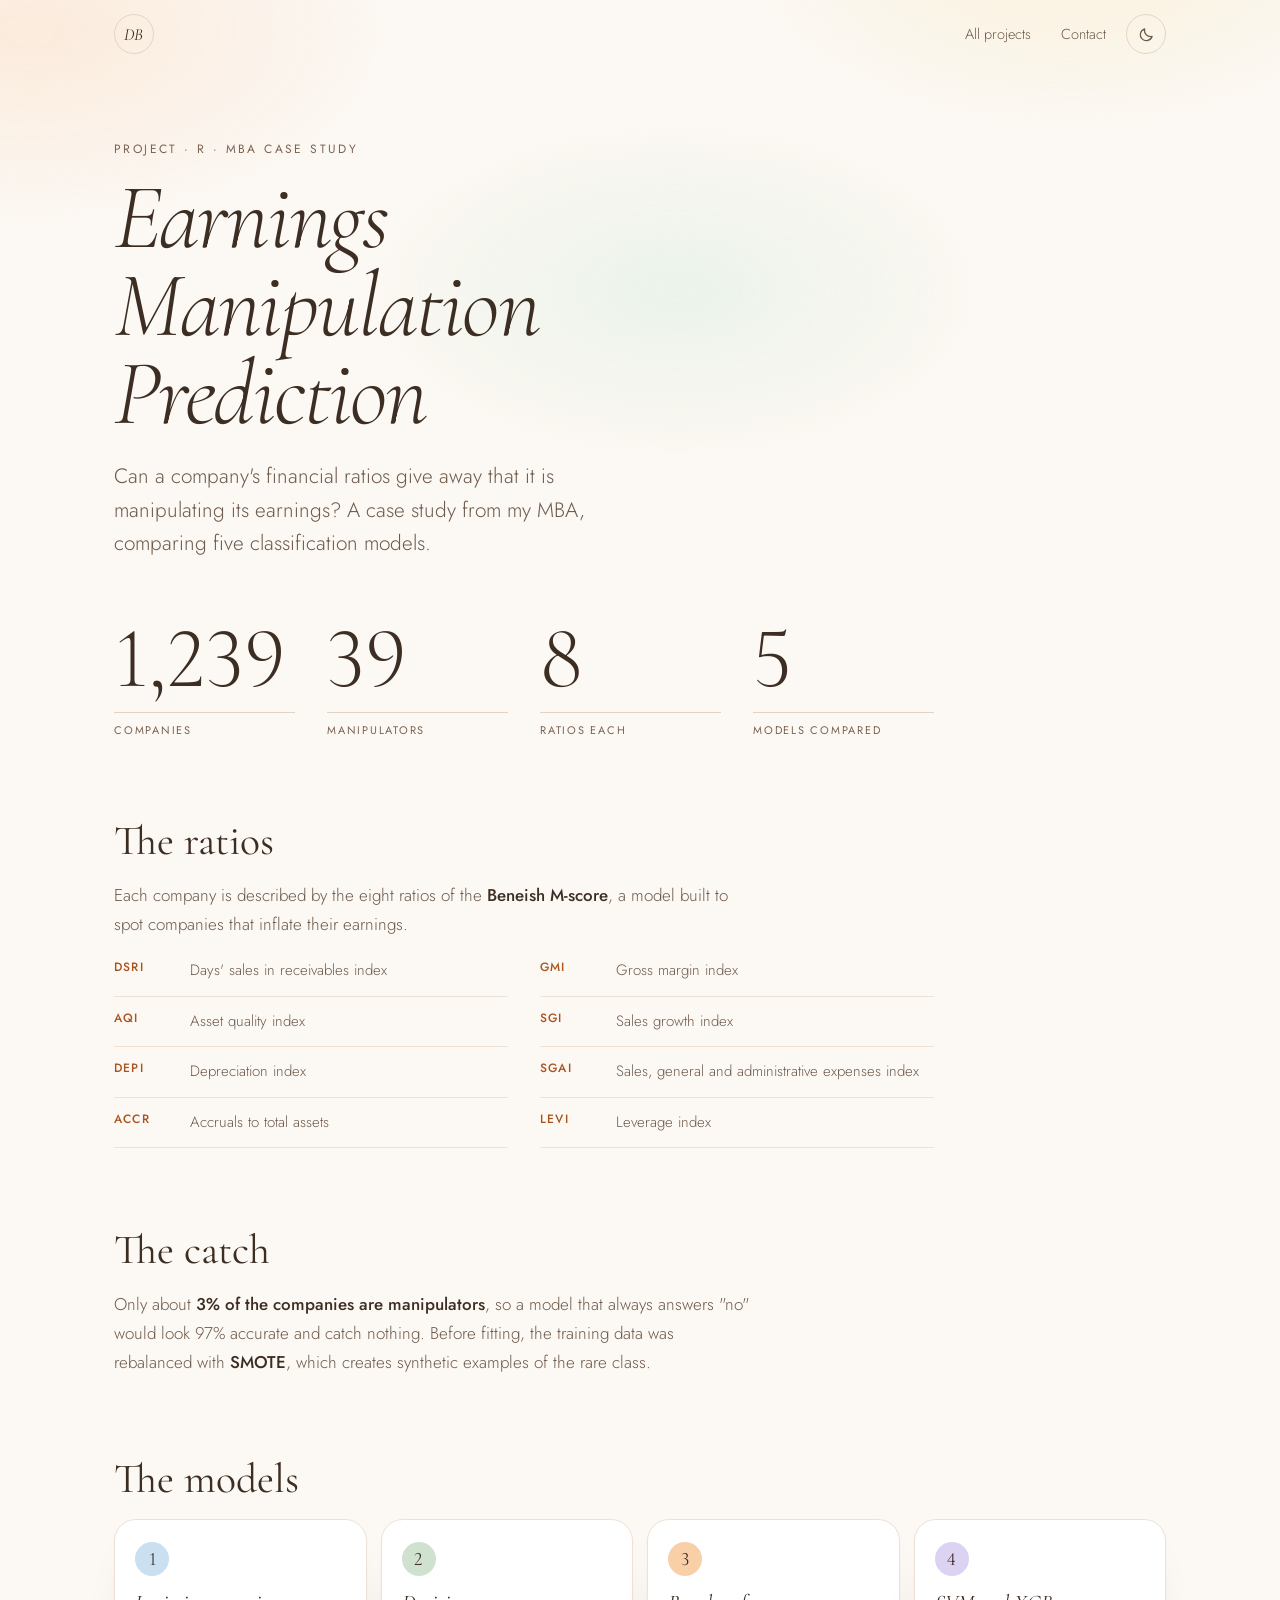
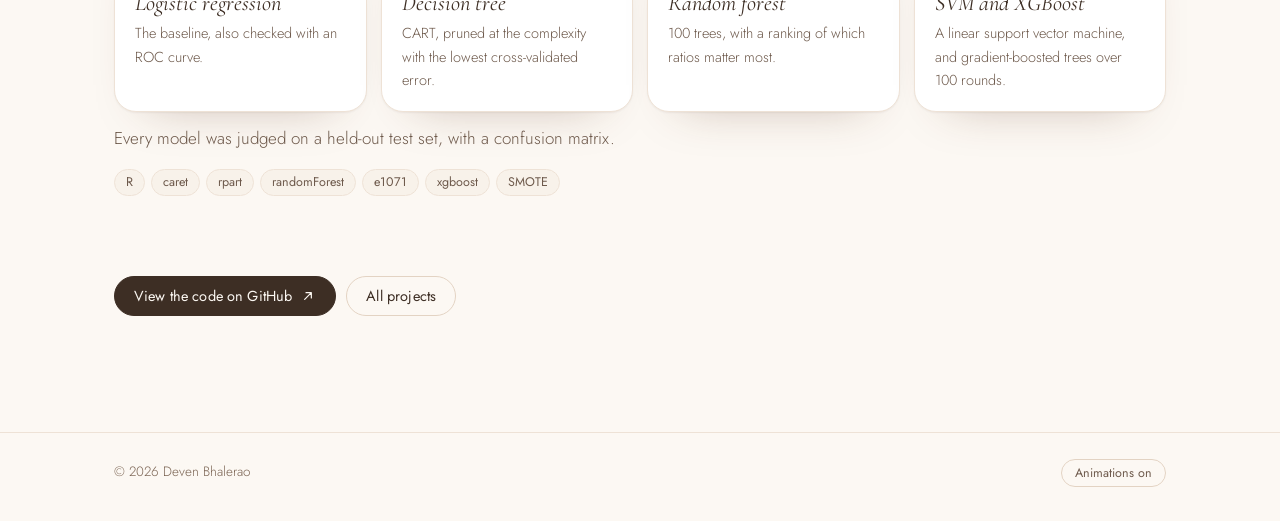
==== commit 15efdddf: "Warm the palette: apricot instead of pink - Accent pastel blush becomes apricot (#f9cfa8 / #f0a96e):" ====
--- a/projects/earnings-manipulation/index.html
+++ b/projects/earnings-manipulation/index.html
@@ -7,8 +7,8 @@
 <meta name="description" content="An MBA case study by Deven Bhalerao: five R classification models, from logistic regression to XGBoost, predicting earnings manipulation from the eight Beneish M-score ratios of 1,239 companies.">
 <meta name="author" content="Deven Bhalerao">
 <link rel="canonical" href="https://devenbhalerao.com/projects/earnings-manipulation/">
-<meta name="theme-color" content="#17141f" media="(prefers-color-scheme: dark)">
-<meta name="theme-color" content="#fbf7f5" media="(prefers-color-scheme: light)">
+<meta name="theme-color" content="#1a1612" media="(prefers-color-scheme: dark)">
+<meta name="theme-color" content="#fcf8f3" media="(prefers-color-scheme: light)">
 
 <meta property="og:type" content="article">
 <meta property="og:url" content="https://devenbhalerao.com/projects/earnings-manipulation/">
@@ -22,7 +22,7 @@
 <link rel="icon" href="/assets/favicon.svg" type="image/svg+xml">
 <link rel="preload" href="/assets/fonts/cormorant-garamond-italic-latin.woff2" as="font" type="font/woff2" crossorigin>
 <link rel="preload" href="/assets/fonts/jost-latin.woff2" as="font" type="font/woff2" crossorigin>
-<link rel="stylesheet" href="/styles.css?v=3">
+<link rel="stylesheet" href="/styles.css?v=4">
 <script>
   (function () {
     var root = document.documentElement;
@@ -119,7 +119,7 @@
   <ol class="steps">
     <li style="--c:var(--sky)"><h3>Logistic regression</h3><p>The baseline, also checked with an ROC curve.</p></li>
     <li style="--c:var(--sage)"><h3>Decision tree</h3><p>CART, pruned at the complexity with the lowest cross-validated error.</p></li>
-    <li style="--c:var(--peach)"><h3>Random forest</h3><p>100 trees, with a ranking of which ratios matter most.</p></li>
+    <li style="--c:var(--apricot)"><h3>Random forest</h3><p>100 trees, with a ranking of which ratios matter most.</p></li>
     <li style="--c:var(--lilac)"><h3>SVM and XGBoost</h3><p>A linear support vector machine, and gradient-boosted trees over 100 rounds.</p></li>
   </ol>
   <div class="prose"><p>Every model was judged on a held-out test set, with a confusion matrix.</p></div>
@@ -141,6 +141,6 @@
   </div>
 </footer>
 
-<script src="/main.js?v=3" defer></script>
+<script src="/main.js?v=4" defer></script>
 </body>
 </html>
--- a/styles.css
+++ b/styles.css
@@ -21,45 +21,45 @@
   --gutter: clamp(16px, 5vw, 64px);
 
   /* Pastels stay the same in both themes */
-  --blush: #f4c9d1; --peach: #f8d8c2; --butter: #f6e7b6; --sage: #cfe2cf; --sky: #cadff0; --lilac: #dcd2f1;
-  --blush-d: #e9a5b4; --peach-d: #efbc9a; --butter-d: #e8d38a; --sage-d: #a8cfa8; --sky-d: #9fc4e4; --lilac-d: #b9aee0;
+  --apricot: #f9cfa8; --mint: #c9e6dc; --butter: #f6e7b6; --sage: #cfe2cf; --sky: #cadff0; --lilac: #dcd2f1;
+  --apricot-d: #f0a96e; --mint-d: #93cbb9; --butter-d: #e8d38a; --sage-d: #a8cfa8; --sky-d: #9fc4e4; --lilac-d: #b9aee0;
 
   /* Light theme */
   color-scheme: light;
-  --paper: #fbf7f5;
+  --paper: #fcf8f3;
   --panel: #ffffff;
-  --panel-2: #f7f1f3;
-  --ink: #3b2b3a;
-  --ink-2: #6b5868;
-  --ink-3: #7a6877;
-  --rule: #ecdfe4;
-  --rule-2: #e0d2d9;
-  --accent: #a24d6d;
-  --accent-soft: rgba(233, 165, 180, .22);
+  --panel-2: #f8f2ea;
+  --ink: #3d2e24;
+  --ink-2: #6e5a4c;
+  --ink-3: #7a6352;
+  --rule: #eee2d6;
+  --rule-2: #e3d3c3;
+  --accent: #a9531f;
+  --accent-soft: rgba(240, 169, 110, .22);
   --petal-core: #ffffff;
   --stem: #a9c9a8;
   --glow: .55;
-  --shadow: 0 1px 2px rgba(60, 30, 60, .06), 0 24px 50px -34px rgba(80, 40, 70, .35);
+  --shadow: 0 1px 2px rgba(70, 40, 20, .06), 0 24px 50px -34px rgba(90, 50, 25, .35);
 }
 
 @media (prefers-color-scheme: dark) {
   :root:not([data-theme="light"]) {
     color-scheme: dark;
-    --paper: #17141f; --panel: #201c2b; --panel-2: #262033;
-    --ink: #f1e9f1; --ink-2: #c4b6c6; --ink-3: #9d90a2;
-    --rule: #302a3c; --rule-2: #3c3449;
-    --accent: #f0b8c8; --accent-soft: rgba(240, 184, 200, .14);
-    --petal-core: #2a2436; --stem: #86a886; --glow: .16;
+    --paper: #1a1612; --panel: #231e19; --panel-2: #2a241e;
+    --ink: #f3ebe2; --ink-2: #c9baa9; --ink-3: #a39383;
+    --rule: #342c25; --rule-2: #41372e;
+    --accent: #f6bf8f; --accent-soft: rgba(246, 191, 143, .14);
+    --petal-core: #2d261f; --stem: #86a886; --glow: .16;
     --shadow: 0 1px 2px rgba(0, 0, 0, .3), 0 24px 50px -30px rgba(0, 0, 0, .65);
   }
 }
 :root[data-theme="dark"] {
   color-scheme: dark;
-  --paper: #17141f; --panel: #201c2b; --panel-2: #262033;
-  --ink: #f1e9f1; --ink-2: #c4b6c6; --ink-3: #9d90a2;
-  --rule: #302a3c; --rule-2: #3c3449;
-  --accent: #f0b8c8; --accent-soft: rgba(240, 184, 200, .14);
-  --petal-core: #2a2436; --stem: #86a886; --glow: .16;
+  --paper: #1a1612; --panel: #231e19; --panel-2: #2a241e;
+  --ink: #f3ebe2; --ink-2: #c9baa9; --ink-3: #a39383;
+  --rule: #342c25; --rule-2: #41372e;
+  --accent: #f6bf8f; --accent-soft: rgba(246, 191, 143, .14);
+  --petal-core: #2d261f; --stem: #86a886; --glow: .16;
   --shadow: 0 1px 2px rgba(0, 0, 0, .3), 0 24px 50px -30px rgba(0, 0, 0, .65);
 }
 
@@ -86,8 +86,8 @@
   z-index: -1;
   opacity: var(--glow);
   background:
-    radial-gradient(40vw 30vh at 16% 26%, #f7dbe2, transparent 70%),
-    radial-gradient(36vw 28vh at 74% 16%, #e3dcf6, transparent 70%),
+    radial-gradient(40vw 30vh at 16% 26%, #fbe0c8, transparent 70%),
+    radial-gradient(36vw 28vh at 74% 16%, #f8ecc9, transparent 70%),
     radial-gradient(34vw 26vh at 52% 58%, #dcefe2, transparent 70%);
   filter: blur(10px);
 }
@@ -101,7 +101,7 @@
 img, svg { display: block; max-width: 100%; }
 button { font: inherit; color: inherit; }
 :focus-visible { outline: 2px solid var(--accent); outline-offset: 3px; border-radius: 6px; }
-::selection { background: var(--blush); color: #3b2b3a; }
+::selection { background: var(--apricot); color: #3d2e24; }
 .mono { font-family: ui-monospace, 'SF Mono', Menlo, Consolas, monospace; font-size: .9em; }
 .sr-only, .enhanced .roles, .enhanced .honours {
   position: absolute !important; width: 1px; height: 1px; padding: 0; margin: -1px;
@@ -140,11 +140,11 @@
   font: 400 italic 17px/1 var(--display); letter-spacing: .02em; color: var(--ink);
   transition: border-color .4s var(--calm), transform .4s var(--calm);
 }
-.monogram:hover { border-color: var(--blush-d); transform: translateY(-1px); }
+.monogram:hover { border-color: var(--apricot-d); transform: translateY(-1px); }
 .topnav { margin-left: auto; display: flex; gap: clamp(14px, 2.4vw, 30px); font-size: 14.5px; overflow-x: auto; scrollbar-width: none; }
 .topnav::-webkit-scrollbar { display: none; }
 .topnav a { color: var(--ink-2); white-space: nowrap; padding-block: 4px; position: relative; transition: color .3s var(--calm); }
-.topnav a::after { content: ''; position: absolute; left: 0; right: 100%; bottom: 0; height: 1.5px; border-radius: 2px; background: var(--blush-d); transition: right .4s var(--calm); }
+.topnav a::after { content: ''; position: absolute; left: 0; right: 100%; bottom: 0; height: 1.5px; border-radius: 2px; background: var(--apricot-d); transition: right .4s var(--calm); }
 .topnav a:hover, .topnav a.is-active { color: var(--ink); }
 .topnav a:hover::after, .topnav a.is-active::after { right: 0; }
 .theme-toggle {
@@ -152,7 +152,7 @@
   background: transparent; border: 1px solid var(--rule-2); border-radius: 50%;
   color: var(--ink-2); cursor: pointer; transition: border-color .4s var(--calm), color .4s var(--calm);
 }
-.theme-toggle:hover { border-color: var(--blush-d); color: var(--ink); }
+.theme-toggle:hover { border-color: var(--apricot-d); color: var(--ink); }
 .theme-toggle svg { width: 17px; height: 17px; grid-area: 1 / 1; fill: none; stroke: currentColor; stroke-width: 1.7; stroke-linecap: round; stroke-linejoin: round; transition: opacity .4s var(--calm), transform .4s var(--calm); }
 /* The icon shows the theme the button switches to: a moon in light, a sun in dark. */
 .icon-sun { opacity: 0; transform: rotate(-40deg) scale(.6); }
@@ -172,7 +172,7 @@
   transition: border-color .4s var(--calm), transform .4s var(--calm);
 }
 .btn svg { width: 16px; height: 16px; fill: none; stroke: currentColor; stroke-width: 1.8; stroke-linecap: round; stroke-linejoin: round; }
-.btn:hover { border-color: var(--blush-d); transform: translateY(-1px); }
+.btn:hover { border-color: var(--apricot-d); transform: translateY(-1px); }
 .btn-primary { background: var(--ink); color: var(--paper); border-color: var(--ink); }
 .btn-primary:hover { border-color: var(--ink); }
 .btn-ghost { background: transparent; }
@@ -196,7 +196,7 @@
 }
 .js .info { display: inline-grid; }
 .info::before { content: ''; position: absolute; inset: -9px; border-radius: 50%; }
-.info:hover, .info.tip-on { border-color: var(--blush-d); color: var(--ink); }
+.info:hover, .info.tip-on { border-color: var(--apricot-d); color: var(--ink); }
 .chips { display: flex; flex-wrap: wrap; gap: 6px; }
 .chips li { padding: 5px 11px; border: 1px solid var(--rule); border-radius: 999px; background: var(--panel-2); font: 400 12.5px/1.25 var(--sans); color: var(--ink-2); }
 
@@ -281,9 +281,9 @@
 .ec-role { font-weight: 400; }
 .ec-pts { display: grid; gap: 8px; color: var(--ink-2); font-size: 15.5px; line-height: 1.6; }
 .ec-pts li { position: relative; padding-left: 18px; }
-.ec-pts li::before { content: ''; position: absolute; left: 2px; top: .72em; width: 6px; height: 6px; border-radius: 50%; background: var(--blush-d); }
+.ec-pts li::before { content: ''; position: absolute; left: 2px; top: .72em; width: 6px; height: 6px; border-radius: 50%; background: var(--apricot-d); }
 .ec-award { font-size: 15px; }
-.ec-award span { color: var(--blush-d); margin-right: 4px; }
+.ec-award span { color: var(--apricot-d); margin-right: 4px; }
 /* The roles list is the source for the chart. With JavaScript it's kept for screen readers only. */
 .roles { display: grid; gap: 30px; margin-top: 12px; }
 .roles > li { display: grid; gap: 8px; padding-left: 18px; border-left: 2px solid var(--rule-2); }
@@ -347,7 +347,7 @@
   background: var(--panel); border: 1px solid var(--rule); border-radius: 22px; box-shadow: var(--shadow);
   transition: transform .6s var(--calm), border-color .6s var(--calm);
 }
-a.proj:hover { transform: translateY(-3px); border-color: var(--blush-d); }
+a.proj:hover { transform: translateY(-3px); border-color: var(--apricot-d); }
 .proj-ring { display: block; width: 76px; height: 76px; }
 .proj-ring:empty { display: none; }
 .proj-ring svg { width: 100%; height: 100%; overflow: visible; }
@@ -362,7 +362,7 @@
   transition: border-color .5s var(--calm), color .5s var(--calm);
 }
 .proj-go svg { width: 14px; height: 14px; fill: none; stroke: currentColor; stroke-width: 1.8; stroke-linecap: round; stroke-linejoin: round; transition: transform .5s var(--calm); }
-a.proj:hover .proj-go, a.proj:focus-visible .proj-go { border-color: var(--blush-d); color: var(--ink); }
+a.proj:hover .proj-go, a.proj:focus-visible .proj-go { border-color: var(--apricot-d); color: var(--ink); }
 a.proj:hover .proj-go svg, a.proj:focus-visible .proj-go svg { transform: translate(1.5px, -1.5px); }
 .proj-name { font: 400 italic 1.45rem/1.12 var(--display); margin-top: 4px; }
 .proj-desc { font-size: 14.5px; line-height: 1.6; color: var(--ink-2); }
@@ -399,8 +399,8 @@
 .motion-on .run .seal.rev .sl-ring { animation-direction: reverse; }
 .seal:hover .sl-ring, .seal:focus-visible .sl-ring, .seal.tip-on .sl-ring, .rr.hl .sl-ring { animation-play-state: paused; }
 @keyframes spin { to { transform: rotate(360deg); } }
-.sl-tx { font: 500 8.5px var(--sans); letter-spacing: .1em; fill: #3b2b3a; opacity: .85; }
-.sl-c { font: 400 18px var(--display); fill: #3b2b3a; }
+.sl-tx { font: 500 8.5px var(--sans); letter-spacing: .1em; fill: #3d2e24; opacity: .85; }
+.sl-c { font: 400 18px var(--display); fill: #3d2e24; }
 /* The list the seals are built from; readable on its own without JavaScript */
 .honours { display: grid; gap: 14px; margin-top: 8px; }
 .honours li { display: grid; gap: 2px; padding-left: 16px; border-left: 2px solid var(--rule-2); }
@@ -413,15 +413,15 @@
 .contact-mail { display: flex; flex-wrap: wrap; align-items: baseline; gap: 12px 20px; }
 .mail {
   font: 400 italic clamp(2rem, 6vw, 4.4rem)/1.1 var(--display); color: var(--ink); overflow-wrap: anywhere;
-  padding-bottom: 6px; background: linear-gradient(var(--blush-d), var(--blush-d)) no-repeat 0 100% / 100% 2px;
+  padding-bottom: 6px; background: linear-gradient(var(--apricot-d), var(--apricot-d)) no-repeat 0 100% / 100% 2px;
   transition: background-size 1.6s var(--calm) .3s;
 }
 .motion-on .contact-mail:not(.is-in) .mail { background-size: 0% 2px; }
 .copy { padding: 8px 15px; border: 1px solid var(--rule-2); border-radius: 999px; background: var(--panel); color: var(--ink-2); font: 400 13px/1 var(--sans); cursor: pointer; transition: border-color .4s var(--calm), color .4s var(--calm); }
-.copy:hover { border-color: var(--blush-d); color: var(--ink); }
+.copy:hover { border-color: var(--apricot-d); color: var(--ink); }
 .contact-links { display: flex; flex-wrap: wrap; gap: 10px 28px; margin-top: 30px; }
 .contact-links a { font: 400 13px/1 var(--sans); letter-spacing: .16em; text-transform: uppercase; color: var(--ink-2); padding-bottom: 5px; border-bottom: 1px solid var(--rule-2); transition: color .3s var(--calm), border-color .3s var(--calm); }
-.contact-links a:hover { color: var(--ink); border-color: var(--blush-d); }
+.contact-links a:hover { color: var(--ink); border-color: var(--apricot-d); }
 
 /* ── Footer ────────────────────────────────────────────────────────────── */
 
@@ -429,7 +429,7 @@
 .footer-inner { max-width: var(--page-max); margin-inline: auto; padding: 26px var(--gutter) 34px; display: flex; flex-wrap: wrap; gap: 8px 24px; align-items: center; font-size: 13.5px; color: var(--ink-3); }
 .footer-copy { margin-right: auto; }
 .motion-toggle { padding: 7px 13px; border: 1px solid var(--rule-2); border-radius: 999px; background: transparent; color: var(--ink-2); font: 400 12.5px/1 var(--sans); cursor: pointer; }
-.motion-toggle:hover { border-color: var(--blush-d); color: var(--ink); }
+.motion-toggle:hover { border-color: var(--apricot-d); color: var(--ink); }
 
 /* ── 404 page ──────────────────────────────────────────────────────────── */
 
@@ -453,7 +453,7 @@
 .steps li { counter-increment: step; position: relative; padding: 22px 20px 20px; background: var(--panel); border: 1px solid var(--rule); border-radius: 22px; box-shadow: var(--shadow); }
 .steps li::before {
   content: counter(step); display: grid; place-items: center; width: 34px; height: 34px; margin-bottom: 14px;
-  border-radius: 50%; background: var(--c, var(--blush)); color: #3b2b3a; font: 400 19px/1 var(--display); font-variant-numeric: lining-nums;
+  border-radius: 50%; background: var(--c, var(--apricot)); color: #3d2e24; font: 400 19px/1 var(--display); font-variant-numeric: lining-nums;
 }
 .steps h3 { font: 400 italic 1.4rem/1.15 var(--display); }
 .steps p { margin-top: 6px; font-size: 14.5px; line-height: 1.6; color: var(--ink-2); }
